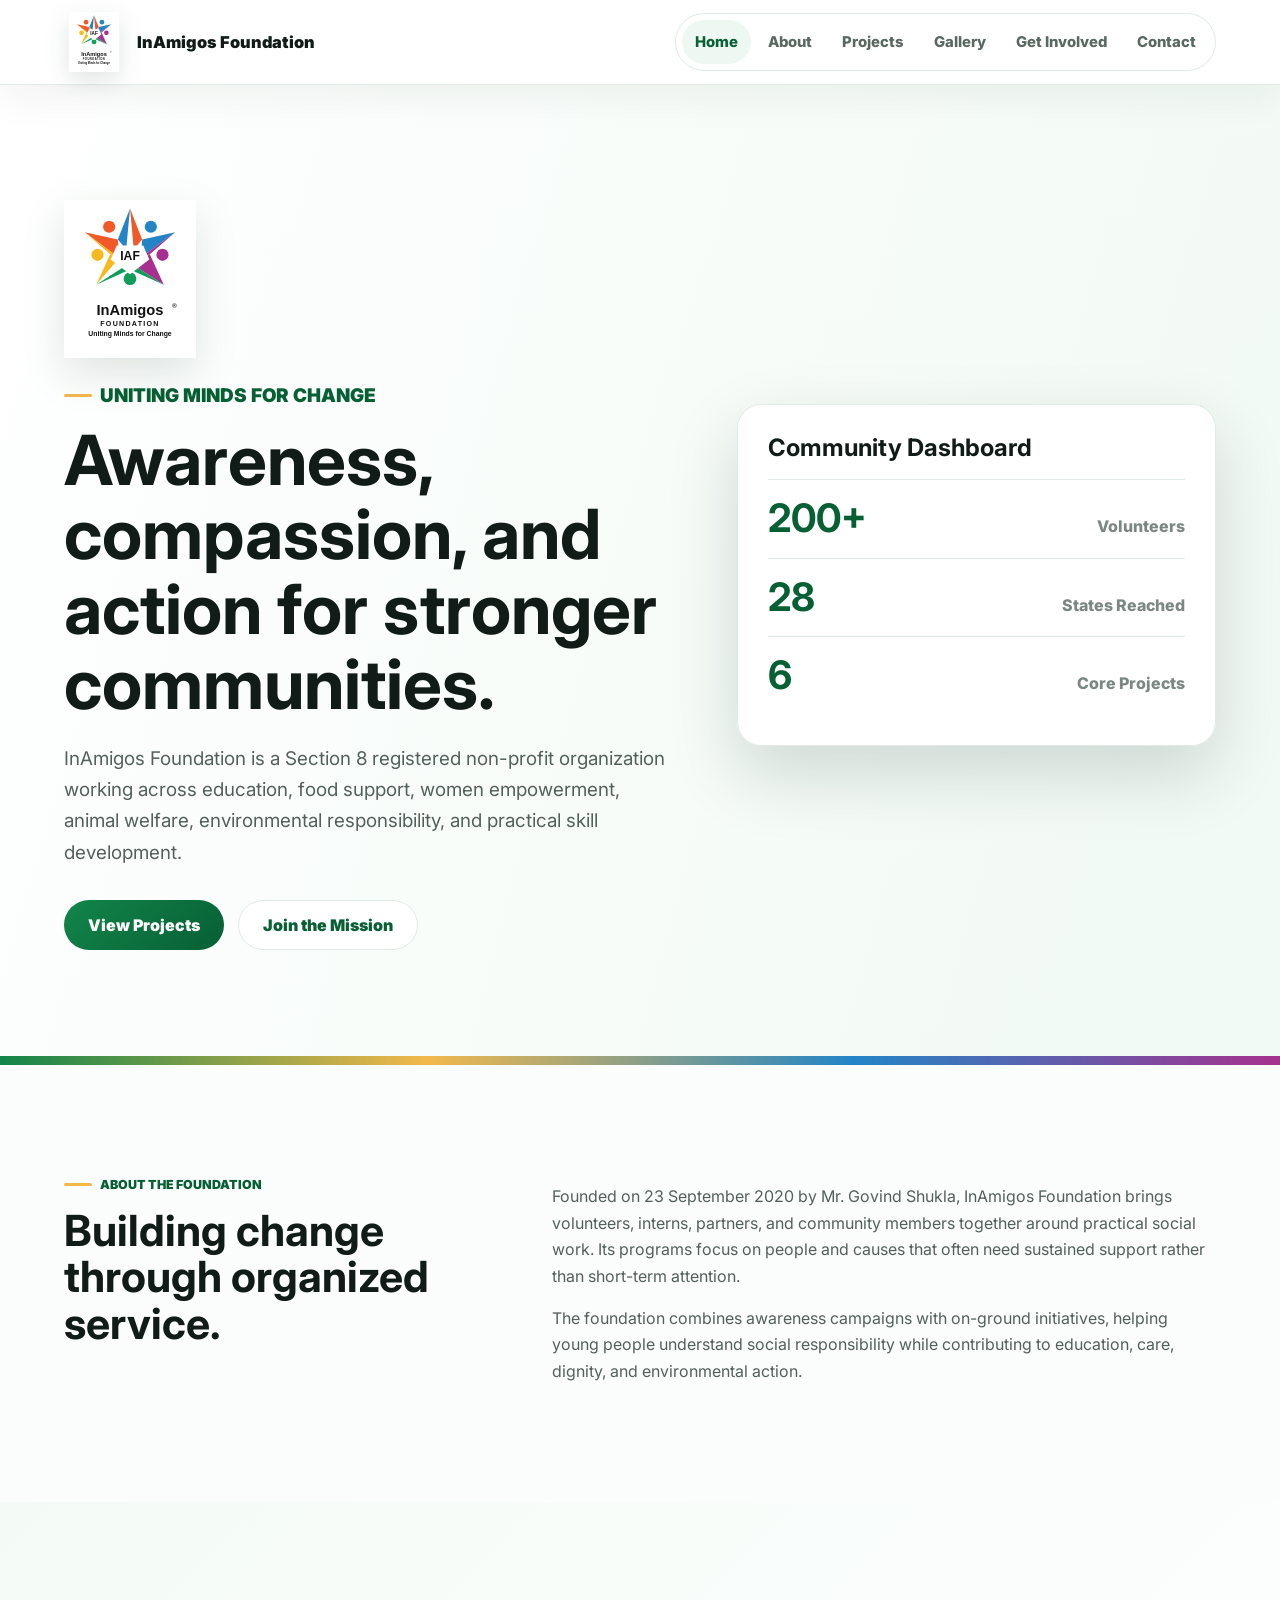
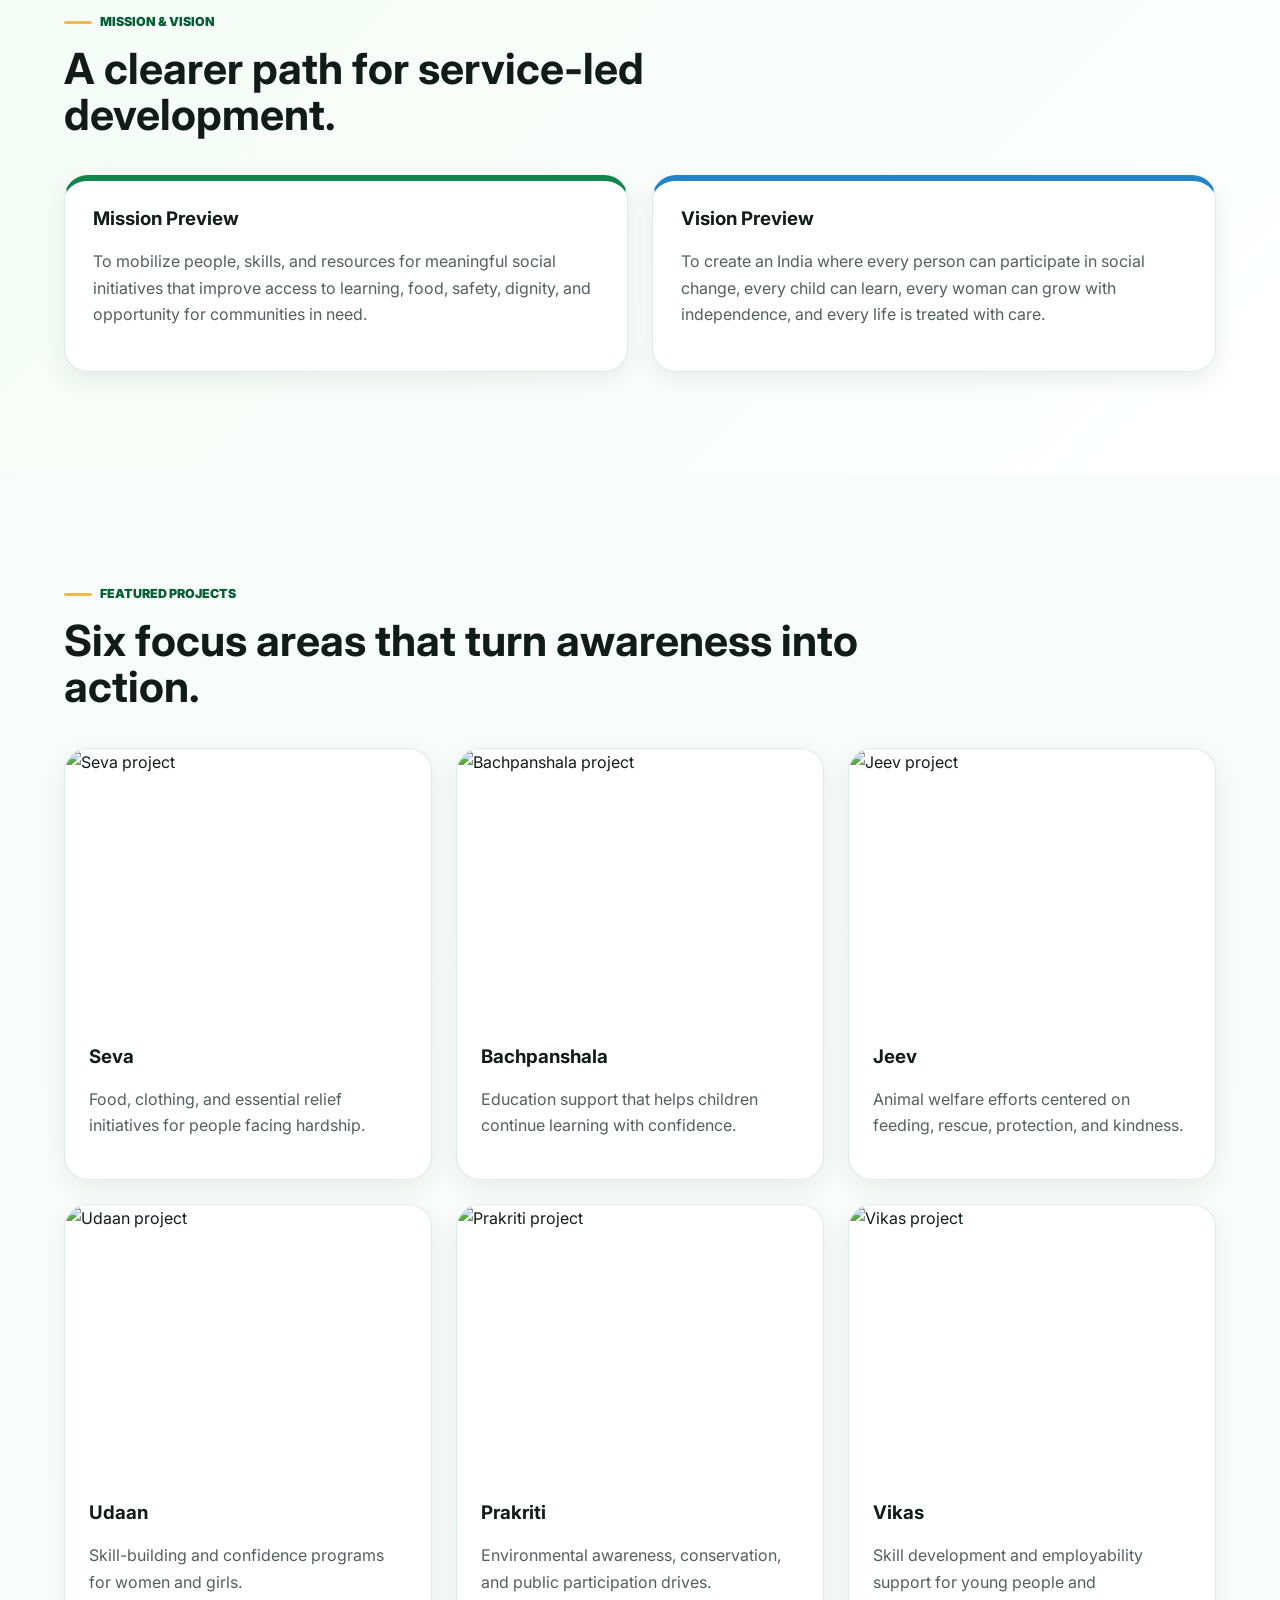
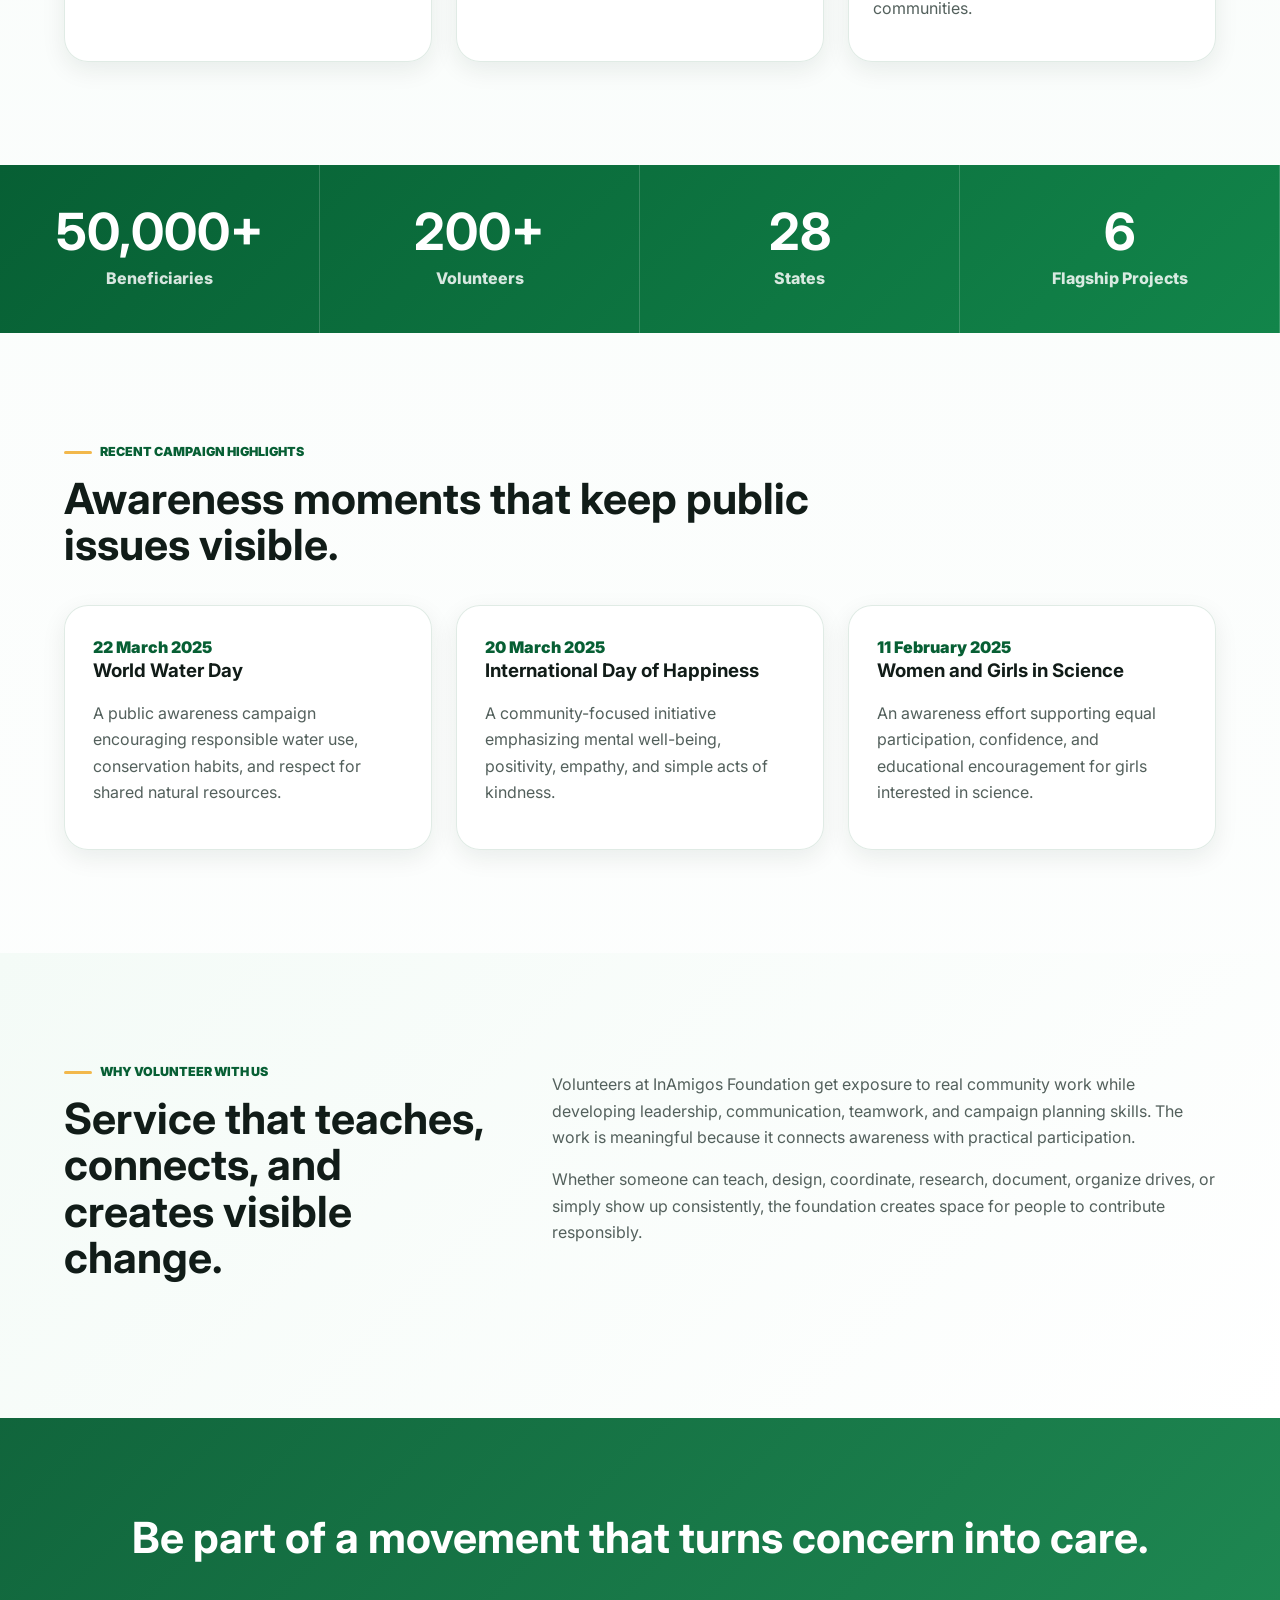
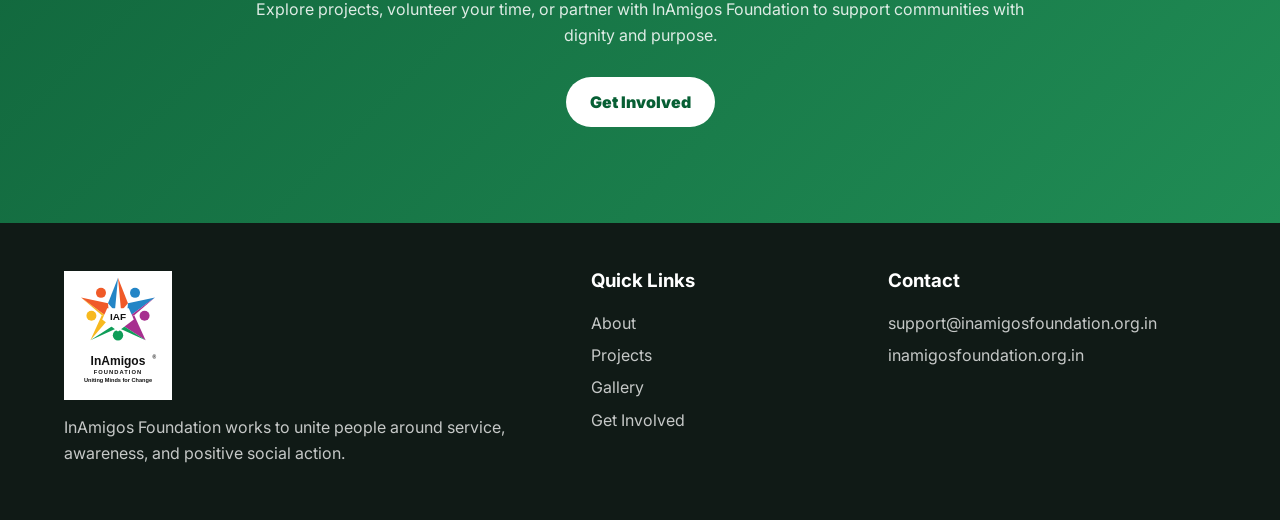
==== index.html @ 5a6ab3d9 "Initial NGO Awareness Website" ====
<!DOCTYPE html>
<html lang="en">
<head><meta charset="UTF-8"><meta name="viewport" content="width=device-width, initial-scale=1.0"><title>InAmigos Foundation | NGO Awareness Dashboard</title><meta name="description" content="Professional NGO awareness dashboard for InAmigos Foundation."><link rel="preconnect" href="https://fonts.googleapis.com"><link rel="preconnect" href="https://fonts.gstatic.com" crossorigin><link href="https://fonts.googleapis.com/css2?family=Inter:wght@400;500;600;700;800;900&display=swap" rel="stylesheet"><link rel="stylesheet" href="css/style.css"></head>
<body>
  <header class="site-header"><a class="brand" href="index.html"><img src="assets/inamigos-logo.svg" alt="InAmigos Foundation logo"><span>InAmigos Foundation</span></a><input class="nav-check" type="checkbox" id="nav-check" aria-label="Toggle navigation"><label class="nav-toggle" for="nav-check"><span></span><span></span><span></span></label><nav class="site-nav"><a class="active" href="index.html">Home</a><a href="about.html">About</a><a href="projects.html">Projects</a><a href="gallery.html">Gallery</a><a href="getinvolved.html">Get Involved</a><a href="contact.html">Contact</a></nav></header>
  <main>
    <section class="hero"><div class="reveal"><img class="hero-logo" src="assets/inamigos-logo.svg" alt="InAmigos Foundation logo"><p class="eyebrow">Uniting Minds for Change</p><h1>Awareness, compassion, and action for stronger communities.</h1><p>InAmigos Foundation is a Section 8 registered non-profit organization working across education, food support, women empowerment, animal welfare, environmental responsibility, and practical skill development.</p><div class="hero-actions"><a class="button primary" href="projects.html">View Projects</a><a class="button secondary" href="getinvolved.html">Join the Mission</a></div></div><div class="hero-panel reveal delay"><h2>Community Dashboard</h2><div class="mini-stat"><strong>200+</strong><span>Volunteers</span></div><div class="mini-stat"><strong>28</strong><span>States Reached</span></div><div class="mini-stat"><strong>6</strong><span>Core Projects</span></div></div></section>
    <section class="section two-column"><div><p class="eyebrow">About the Foundation</p><h2>Building change through organized service.</h2></div><div><p>Founded on 23 September 2020 by Mr. Govind Shukla, InAmigos Foundation brings volunteers, interns, partners, and community members together around practical social work. Its programs focus on people and causes that often need sustained support rather than short-term attention.</p><p>The foundation combines awareness campaigns with on-ground initiatives, helping young people understand social responsibility while contributing to education, care, dignity, and environmental action.</p></div></section>
    <section class="section soft"><div class="section-heading"><p class="eyebrow">Mission & Vision</p><h2>A clearer path for service-led development.</h2></div><div class="grid two"><article class="card green"><h3>Mission Preview</h3><p>To mobilize people, skills, and resources for meaningful social initiatives that improve access to learning, food, safety, dignity, and opportunity for communities in need.</p></article><article class="card blue"><h3>Vision Preview</h3><p>To create an India where every person can participate in social change, every child can learn, every woman can grow with independence, and every life is treated with care.</p></article></div></section>
    <section class="section"><div class="section-heading"><p class="eyebrow">Featured Projects</p><h2>Six focus areas that turn awareness into action.</h2></div><div class="grid three"><article class="card project-card"><img src="https://inamigosfoundation.org.in/public/storage/gallery/1743051485.jpg" alt="Seva project"><div><h3>Seva</h3><p>Food, clothing, and essential relief initiatives for people facing hardship.</p></div></article><article class="card project-card"><img src="https://inamigosfoundation.org.in/public/storage/gallery/1743051449.jpg" alt="Bachpanshala project"><div><h3>Bachpanshala</h3><p>Education support that helps children continue learning with confidence.</p></div></article><article class="card project-card"><img src="https://inamigosfoundation.org.in/public/storage/gallery/1743051382.jpg" alt="Jeev project"><div><h3>Jeev</h3><p>Animal welfare efforts centered on feeding, rescue, protection, and kindness.</p></div></article><article class="card project-card"><img src="https://inamigosfoundation.org.in/public/storage/gallery/1738238744.jpg" alt="Udaan project"><div><h3>Udaan</h3><p>Skill-building and confidence programs for women and girls.</p></div></article><article class="card project-card"><img src="https://inamigosfoundation.org.in/public/storage/gallery/1738054458.jpg" alt="Prakriti project"><div><h3>Prakriti</h3><p>Environmental awareness, conservation, and public participation drives.</p></div></article><article class="card project-card"><img src="https://inamigosfoundation.org.in/public/storage/gallery/1690908403.jpg" alt="Vikas project"><div><h3>Vikas</h3><p>Skill development and employability support for young people and communities.</p></div></article></div></section>
    <section class="impact-strip"><div><strong>50,000+</strong><span>Beneficiaries</span></div><div><strong>200+</strong><span>Volunteers</span></div><div><strong>28</strong><span>States</span></div><div><strong>6</strong><span>Flagship Projects</span></div></section>
    <section class="section"><div class="section-heading"><p class="eyebrow">Recent Campaign Highlights</p><h2>Awareness moments that keep public issues visible.</h2></div><div class="campaign-list"><article><span>22 March 2025</span><h3>World Water Day</h3><p>A public awareness campaign encouraging responsible water use, conservation habits, and respect for shared natural resources.</p></article><article><span>20 March 2025</span><h3>International Day of Happiness</h3><p>A community-focused initiative emphasizing mental well-being, positivity, empathy, and simple acts of kindness.</p></article><article><span>11 February 2025</span><h3>Women and Girls in Science</h3><p>An awareness effort supporting equal participation, confidence, and educational encouragement for girls interested in science.</p></article></div></section>
    <section class="section soft two-column"><div><p class="eyebrow">Why Volunteer With Us</p><h2>Service that teaches, connects, and creates visible change.</h2></div><div><p>Volunteers at InAmigos Foundation get exposure to real community work while developing leadership, communication, teamwork, and campaign planning skills. The work is meaningful because it connects awareness with practical participation.</p><p>Whether someone can teach, design, coordinate, research, document, organize drives, or simply show up consistently, the foundation creates space for people to contribute responsibly.</p></div></section>
    <section class="cta-band"><h2>Be part of a movement that turns concern into care.</h2><p>Explore projects, volunteer your time, or partner with InAmigos Foundation to support communities with dignity and purpose.</p><a class="button light" href="getinvolved.html">Get Involved</a></section>
  </main>
  <footer class="footer"><div><img src="assets/inamigos-logo.svg" alt="InAmigos Foundation logo"><p>InAmigos Foundation works to unite people around service, awareness, and positive social action.</p></div><div><h3>Quick Links</h3><a href="about.html">About</a><a href="projects.html">Projects</a><a href="gallery.html">Gallery</a><a href="getinvolved.html">Get Involved</a></div><div><h3>Contact</h3><p>support@inamigosfoundation.org.in</p><a href="https://inamigosfoundation.org.in/">inamigosfoundation.org.in</a></div></footer>
</body>
</html>
---- css/style.css ----
:root {
  --green: #12854a;
  --green-dark: #075f34;
  --green-soft: #edf8f2;
  --mint: #f7fcf9;
  --gold: #f2b84b;
  --ink: #111c18;
  --text: #53605c;
  --muted: #7b8783;
  --line: #dfeae4;
  --white: #ffffff;
  --shadow-sm: 0 8px 24px rgba(8, 40, 24, 0.08);
  --shadow-md: 0 18px 50px rgba(8, 40, 24, 0.12);
  --shadow-lg: 0 28px 70px rgba(8, 40, 24, 0.16);
}

* {
  box-sizing: border-box;
}

html {
  scroll-behavior: smooth;
}

body {
  margin: 0;
  color: var(--ink);
  font-family: "Inter", Arial, sans-serif;
  line-height: 1.65;
  background:
    linear-gradient(180deg, #ffffff 0%, #f8fcfa 42%, #ffffff 100%);
}

img {
  display: block;
  max-width: 100%;
}

a {
  color: inherit;
  text-decoration: none;
}

p {
  color: var(--text);
}

h1,
h2,
h3 {
  margin-top: 0;
  line-height: 1.08;
  letter-spacing: 0;
}

.site-header {
  position: sticky;
  top: 0;
  z-index: 10;
  display: flex;
  align-items: center;
  justify-content: space-between;
  gap: 24px;
  min-height: 84px;
  padding: 12px clamp(18px, 5vw, 76px);
  background: rgba(255, 255, 255, 0.92);
  border-bottom: 1px solid rgba(223, 234, 228, 0.9);
  box-shadow: 0 12px 40px rgba(8, 40, 24, 0.06);
  backdrop-filter: blur(18px);
}

.brand {
  display: flex;
  align-items: center;
  gap: 13px;
  color: var(--ink);
  font-weight: 900;
}

.brand img {
  width: 60px;
  height: 60px;
  filter: drop-shadow(0 8px 12px rgba(8, 40, 24, 0.12));
}

.brand span {
  font-size: 1.02rem;
}

.site-nav {
  display: flex;
  align-items: center;
  gap: 4px;
  padding: 6px;
  border: 1px solid var(--line);
  border-radius: 999px;
  background: rgba(255, 255, 255, 0.8);
  color: #5a6862;
  font-size: 0.93rem;
  font-weight: 800;
}

.site-nav a {
  padding: 10px 13px;
  border-radius: 999px;
  transition: color 180ms ease, background 180ms ease, transform 180ms ease;
}

.site-nav a:hover,
.site-nav .active {
  color: var(--green-dark);
  background: var(--green-soft);
}

.site-nav a:hover {
  transform: translateY(-1px);
}

.nav-check,
.nav-toggle {
  display: none;
}

.hero {
  position: relative;
  min-height: 82vh;
  display: grid;
  grid-template-columns: minmax(0, 1.12fr) minmax(320px, 0.88fr);
  gap: clamp(32px, 5vw, 76px);
  align-items: center;
  padding: clamp(68px, 9vw, 128px) clamp(18px, 5vw, 88px);
  overflow: hidden;
  background:
    linear-gradient(105deg, rgba(255, 255, 255, 0.97) 0%, rgba(247, 252, 249, 0.93) 46%, rgba(237, 248, 242, 0.74) 100%),
    url("https://inamigosfoundation.org.in/public/storage/gallery/1743051466.jpg") center / cover;
}

.hero::after,
.page-hero::after {
  content: "";
  position: absolute;
  inset: auto 0 0 0;
  height: 9px;
  background: linear-gradient(90deg, var(--green), var(--gold), #2385c6, #a6318e);
}

.hero > *,
.page-hero > * {
  position: relative;
  z-index: 1;
}

.hero-logo {
  width: 132px;
  margin-bottom: 20px;
  filter: drop-shadow(0 16px 20px rgba(8, 40, 24, 0.12));
}

.eyebrow {
  display: inline-flex;
  align-items: center;
  gap: 8px;
  margin: 0 0 12px;
  color: var(--green-dark);
  font-size: 0.78rem;
  font-weight: 900;
  text-transform: uppercase;
}

.eyebrow::before {
  content: "";
  width: 28px;
  height: 3px;
  border-radius: 999px;
  background: var(--gold);
}

.hero h1,
.page-hero h1 {
  max-width: 940px;
  margin-bottom: 22px;
  font-size: clamp(2.5rem, 5.4vw, 5.2rem);
}

.hero p,
.page-hero p {
  max-width: 760px;
  font-size: clamp(1rem, 1.9vw, 1.18rem);
}

.hero-actions {
  display: flex;
  flex-wrap: wrap;
  gap: 14px;
  margin-top: 32px;
}

.button {
  display: inline-flex;
  align-items: center;
  justify-content: center;
  min-height: 50px;
  border: 0;
  border-radius: 999px;
  padding: 0 24px;
  font: inherit;
  font-weight: 900;
  cursor: pointer;
  transition: transform 180ms ease, box-shadow 180ms ease, background 180ms ease;
}

.button:hover {
  transform: translateY(-2px);
  box-shadow: var(--shadow-md);
}

.primary {
  color: var(--white);
  background: linear-gradient(135deg, var(--green), var(--green-dark));
}

.secondary {
  color: var(--green-dark);
  background: var(--white);
  border: 1px solid var(--line);
}

.light {
  color: var(--green-dark);
  background: var(--white);
}

.hero-panel,
.card,
.campaign-list article,
.values-grid div,
.cta-card,
.contact-card,
.contact-form {
  border: 1px solid rgba(223, 234, 228, 0.95);
  border-radius: 24px;
  background: rgba(255, 255, 255, 0.96);
  box-shadow: var(--shadow-sm);
}

.hero-panel {
  padding: 30px;
  box-shadow: var(--shadow-lg);
}

.hero-panel h2 {
  margin-bottom: 18px;
}

.mini-stat {
  display: flex;
  align-items: baseline;
  justify-content: space-between;
  gap: 16px;
  padding: 18px 0;
  border-top: 1px solid var(--line);
}

.mini-stat strong {
  color: var(--green-dark);
  font-size: 2.45rem;
  line-height: 1;
}

.mini-stat span {
  color: var(--muted);
  font-weight: 800;
}

.section,
.page-hero {
  position: relative;
  padding: clamp(64px, 8vw, 104px) clamp(18px, 5vw, 88px);
}

.page-hero {
  overflow: hidden;
  background:
    linear-gradient(135deg, rgba(237, 248, 242, 0.96), rgba(255, 255, 255, 0.98) 76%),
    linear-gradient(90deg, rgba(18, 133, 74, 0.08), transparent);
}

.section-heading {
  max-width: 820px;
  margin-bottom: 38px;
}

.section-heading h2,
.two-column h2,
.cta-band h2 {
  font-size: clamp(1.9rem, 3.35vw, 3.2rem);
}

.two-column {
  display: grid;
  grid-template-columns: minmax(250px, 0.78fr) minmax(0, 1.22fr);
  gap: clamp(30px, 5vw, 76px);
  align-items: start;
}

.soft {
  background:
    linear-gradient(135deg, #f4fbf7, #ffffff);
}

.grid {
  display: grid;
  gap: 24px;
}

.two {
  grid-template-columns: repeat(2, minmax(0, 1fr));
}

.three {
  grid-template-columns: repeat(3, minmax(0, 1fr));
}

.four {
  grid-template-columns: repeat(4, minmax(0, 1fr));
}

.card,
.campaign-list article,
.values-grid div,
.cta-card,
.contact-card,
.contact-form {
  padding: 28px;
}

.card,
.cta-card,
.campaign-list article,
.values-grid div {
  transition: transform 220ms ease, box-shadow 220ms ease, border-color 220ms ease;
}

.card:hover,
.cta-card:hover,
.campaign-list article:hover,
.values-grid div:hover {
  transform: translateY(-5px);
  border-color: rgba(18, 133, 74, 0.25);
  box-shadow: var(--shadow-md);
}

.card.green {
  border-top: 6px solid var(--green);
}

.card.blue {
  border-top: 6px solid #2385c6;
}

.project-card {
  overflow: hidden;
  padding: 0;
}

.project-card img {
  width: 100%;
  aspect-ratio: 4 / 3;
  object-fit: cover;
}

.project-card div {
  padding: 24px;
}

.impact-strip {
  display: grid;
  grid-template-columns: repeat(4, minmax(0, 1fr));
  background: linear-gradient(135deg, var(--green-dark), var(--green));
  color: var(--white);
}

.impact-strip div {
  min-height: 168px;
  display: grid;
  place-items: center;
  align-content: center;
  gap: 8px;
  padding: 24px;
  text-align: center;
  border-right: 1px solid rgba(255, 255, 255, 0.18);
}

.impact-strip strong {
  font-size: clamp(2.15rem, 4vw, 3.85rem);
  line-height: 1;
}

.impact-strip span {
  color: rgba(255, 255, 255, 0.84);
  font-weight: 800;
}

.campaign-list {
  display: grid;
  grid-template-columns: repeat(3, minmax(0, 1fr));
  gap: 24px;
}

.campaign-list span,
.article-links a {
  color: var(--green-dark);
  font-weight: 900;
}

.article-links a {
  display: inline-flex;
  margin-top: 10px;
  padding-bottom: 3px;
  border-bottom: 2px solid var(--gold);
}

.cta-band {
  padding: clamp(58px, 8vw, 96px) clamp(18px, 5vw, 88px);
  color: var(--white);
  background:
    linear-gradient(135deg, rgba(7, 95, 52, 0.96), rgba(18, 133, 74, 0.94)),
    url("https://inamigosfoundation.org.in/public/storage/gallery/1738238725.jpg") center / cover;
  text-align: center;
}

.cta-band p {
  max-width: 780px;
  margin: 0 auto 28px;
  color: rgba(255, 255, 255, 0.86);
}

.project-detail {
  display: grid;
  grid-template-columns: minmax(320px, 0.92fr) minmax(0, 1.08fr);
  gap: clamp(30px, 5vw, 66px);
  align-items: center;
  padding: clamp(56px, 8vw, 92px) clamp(18px, 5vw, 88px);
  border-bottom: 1px solid var(--line);
}

.project-detail:nth-of-type(even) {
  background: var(--mint);
}

.project-detail.reverse img {
  order: 2;
}

.project-detail img {
  width: 100%;
  aspect-ratio: 5 / 4;
  object-fit: cover;
  border-radius: 28px;
  box-shadow: var(--shadow-md);
}

.project-detail h3 {
  margin-bottom: 6px;
  color: var(--green-dark);
  font-size: 1rem;
}

.founder-profile {
  display: grid;
  grid-template-columns: minmax(240px, 0.5fr) minmax(0, 1fr);
  gap: clamp(28px, 5vw, 58px);
  align-items: center;
  padding: 30px;
  border: 1px solid var(--line);
  border-radius: 30px;
  background: var(--white);
  box-shadow: var(--shadow-md);
}

.founder-profile img {
  width: 100%;
  aspect-ratio: 1 / 1;
  object-fit: cover;
  border-radius: 24px;
}

.gallery-grid {
  display: grid;
  grid-template-columns: repeat(3, minmax(0, 1fr));
  gap: 22px;
}

.gallery-grid figure {
  position: relative;
  overflow: hidden;
  margin: 0;
  border-radius: 24px;
  background: var(--white);
  box-shadow: var(--shadow-sm);
}

.gallery-grid img {
  width: 100%;
  aspect-ratio: 4 / 3;
  object-fit: cover;
  transition: transform 420ms ease, filter 420ms ease;
}

.gallery-grid figcaption {
  position: absolute;
  inset: auto 16px 16px 16px;
  padding: 12px 14px;
  border-radius: 16px;
  color: var(--white);
  background: rgba(17, 24, 39, 0.78);
  font-weight: 900;
  transform: translateY(12px);
  opacity: 0;
  transition: opacity 260ms ease, transform 260ms ease;
}

.gallery-grid figure:hover img {
  transform: scale(1.06);
  filter: saturate(1.1) contrast(1.02);
}

.gallery-grid figure:hover figcaption {
  opacity: 1;
  transform: translateY(0);
}

.cta-grid {
  display: grid;
  grid-template-columns: repeat(2, minmax(0, 1fr));
  gap: 24px;
}

.cta-card {
  border-top: 6px solid var(--green);
}

.contact-layout {
  display: grid;
  grid-template-columns: minmax(280px, 0.78fr) minmax(0, 1.22fr);
  gap: 28px;
}

.social-links {
  display: flex;
  flex-wrap: wrap;
  gap: 10px;
}

.social-links a {
  padding: 9px 13px;
  border-radius: 999px;
  color: var(--green-dark);
  background: var(--green-soft);
  font-weight: 900;
}

.contact-form {
  display: grid;
  gap: 12px;
}

.contact-form label {
  font-weight: 900;
}

.contact-form input,
.contact-form select,
.contact-form textarea {
  width: 100%;
  border: 1px solid var(--line);
  border-radius: 14px;
  padding: 13px 14px;
  font: inherit;
  background: #fbfefc;
}

.footer {
  display: grid;
  grid-template-columns: 1.5fr 0.8fr 1fr;
  gap: 34px;
  padding: 48px clamp(18px, 5vw, 88px);
  color: var(--white);
  background: #101a16;
}

.footer img {
  width: 108px;
  margin-bottom: 14px;
}

.footer p,
.footer a {
  display: block;
  margin: 6px 0;
  color: rgba(255, 255, 255, 0.76);
}

.footer a:hover {
  color: var(--white);
}

.reveal {
  animation: fadeUp 700ms ease both;
}

.delay {
  animation-delay: 180ms;
}

@keyframes fadeUp {
  from {
    opacity: 0;
    transform: translateY(18px);
  }
  to {
    opacity: 1;
    transform: translateY(0);
  }
}

@media (max-width: 980px) {
  .nav-toggle {
    display: grid;
    gap: 5px;
    width: 44px;
    height: 44px;
    place-content: center;
    border: 1px solid var(--line);
    border-radius: 12px;
    cursor: pointer;
  }

  .nav-toggle span {
    display: block;
    width: 22px;
    height: 2px;
    background: var(--ink);
  }

  .site-nav {
    position: absolute;
    inset: 88px 18px auto 18px;
    display: none;
    flex-direction: column;
    align-items: stretch;
    padding: 16px;
    border-radius: 22px;
    background: var(--white);
    box-shadow: var(--shadow-md);
  }

  .nav-check:checked ~ .site-nav {
    display: flex;
  }

  .hero,
  .two-column,
  .project-detail,
  .contact-layout,
  .footer,
  .founder-profile {
    grid-template-columns: 1fr;
  }

  .project-detail.reverse img {
    order: 0;
  }

  .four,
  .three,
  .gallery-grid {
    grid-template-columns: repeat(2, minmax(0, 1fr));
  }
}

@media (max-width: 640px) {
  .brand span {
    max-width: 145px;
    line-height: 1.15;
  }

  .hero-actions,
  .button {
    width: 100%;
  }

  .two,
  .three,
  .four,
  .impact-strip,
  .gallery-grid,
  .cta-grid,
  .campaign-list {
    grid-template-columns: 1fr;
  }

  .site-header {
    padding-inline: 14px;
  }

  .founder-profile {
    padding: 18px;
  }
}

/* ===========================
   PROJECT PAGE IMPROVEMENTS
=========================== */

.project-detail blockquote{
    margin:18px 0 22px;
    padding:12px 18px;
    border-left:5px solid #0B6E4F;
    background:#f5fbf8;
    color:#444;
    font-style:italic;
    border-radius:8px;
    line-height:1.7;
}

.project-detail img{
    border-radius:18px;
    object-fit:cover;
    transition:.4s ease;
    box-shadow:0 12px 30px rgba(0,0,0,.12);
}

.project-detail img:hover{
    transform:scale(1.03);
    box-shadow:0 20px 45px rgba(0,0,0,.18);
}

.project-detail h3{
    color:#0B6E4F;
    margin-top:18px;
}

.article-links .card a{
    font-weight:600;
}
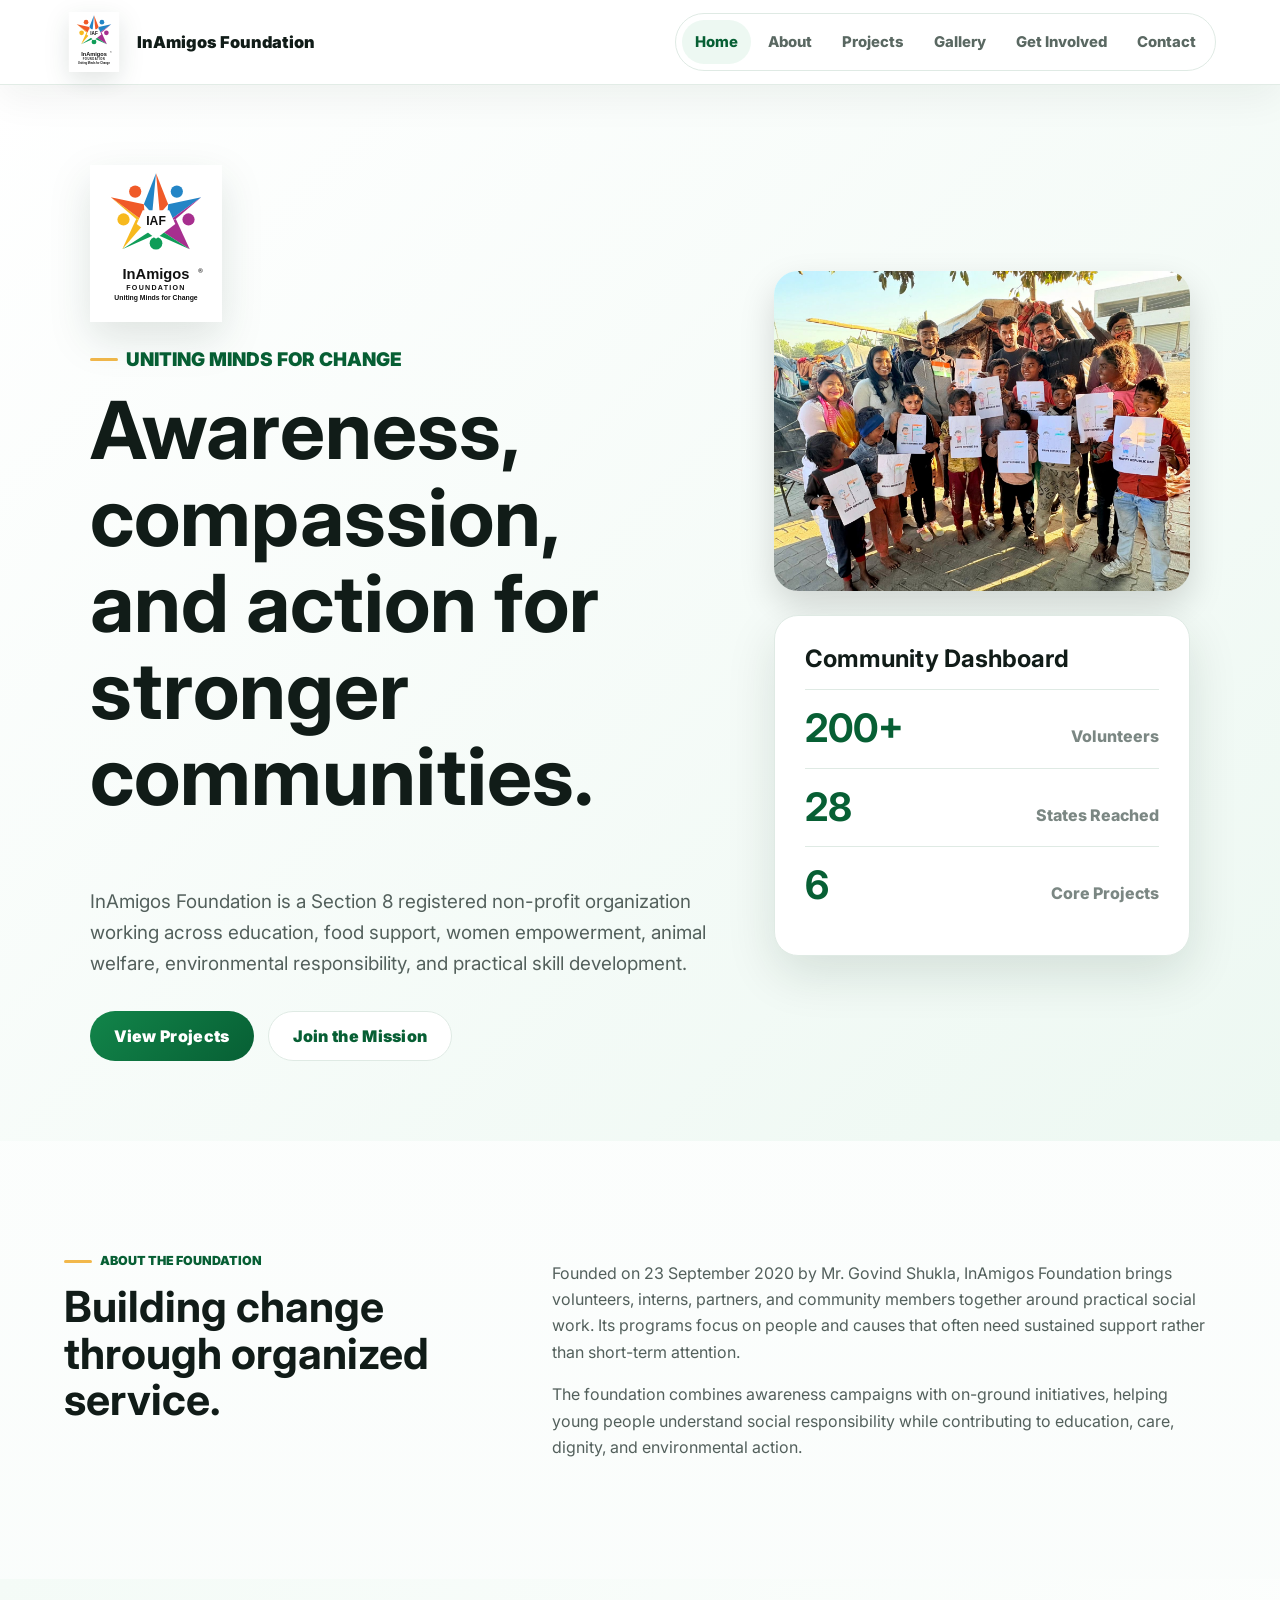
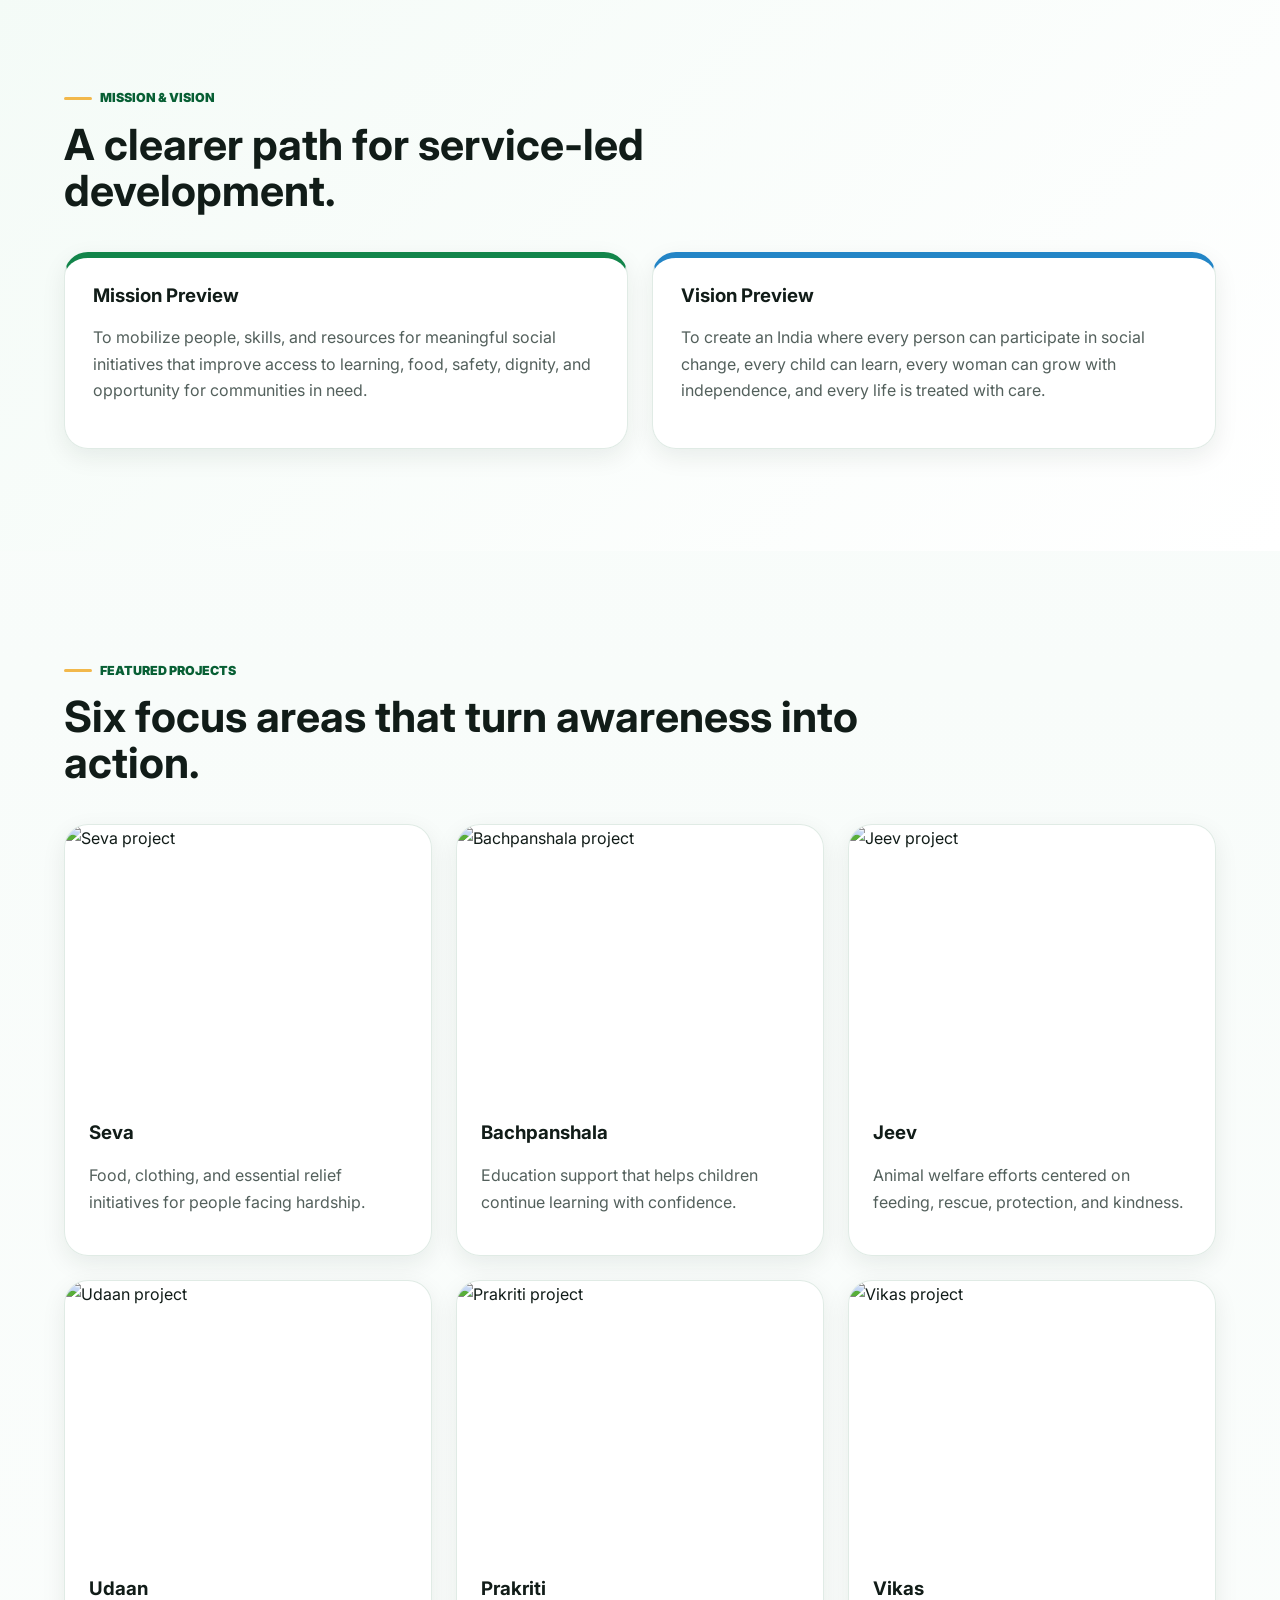
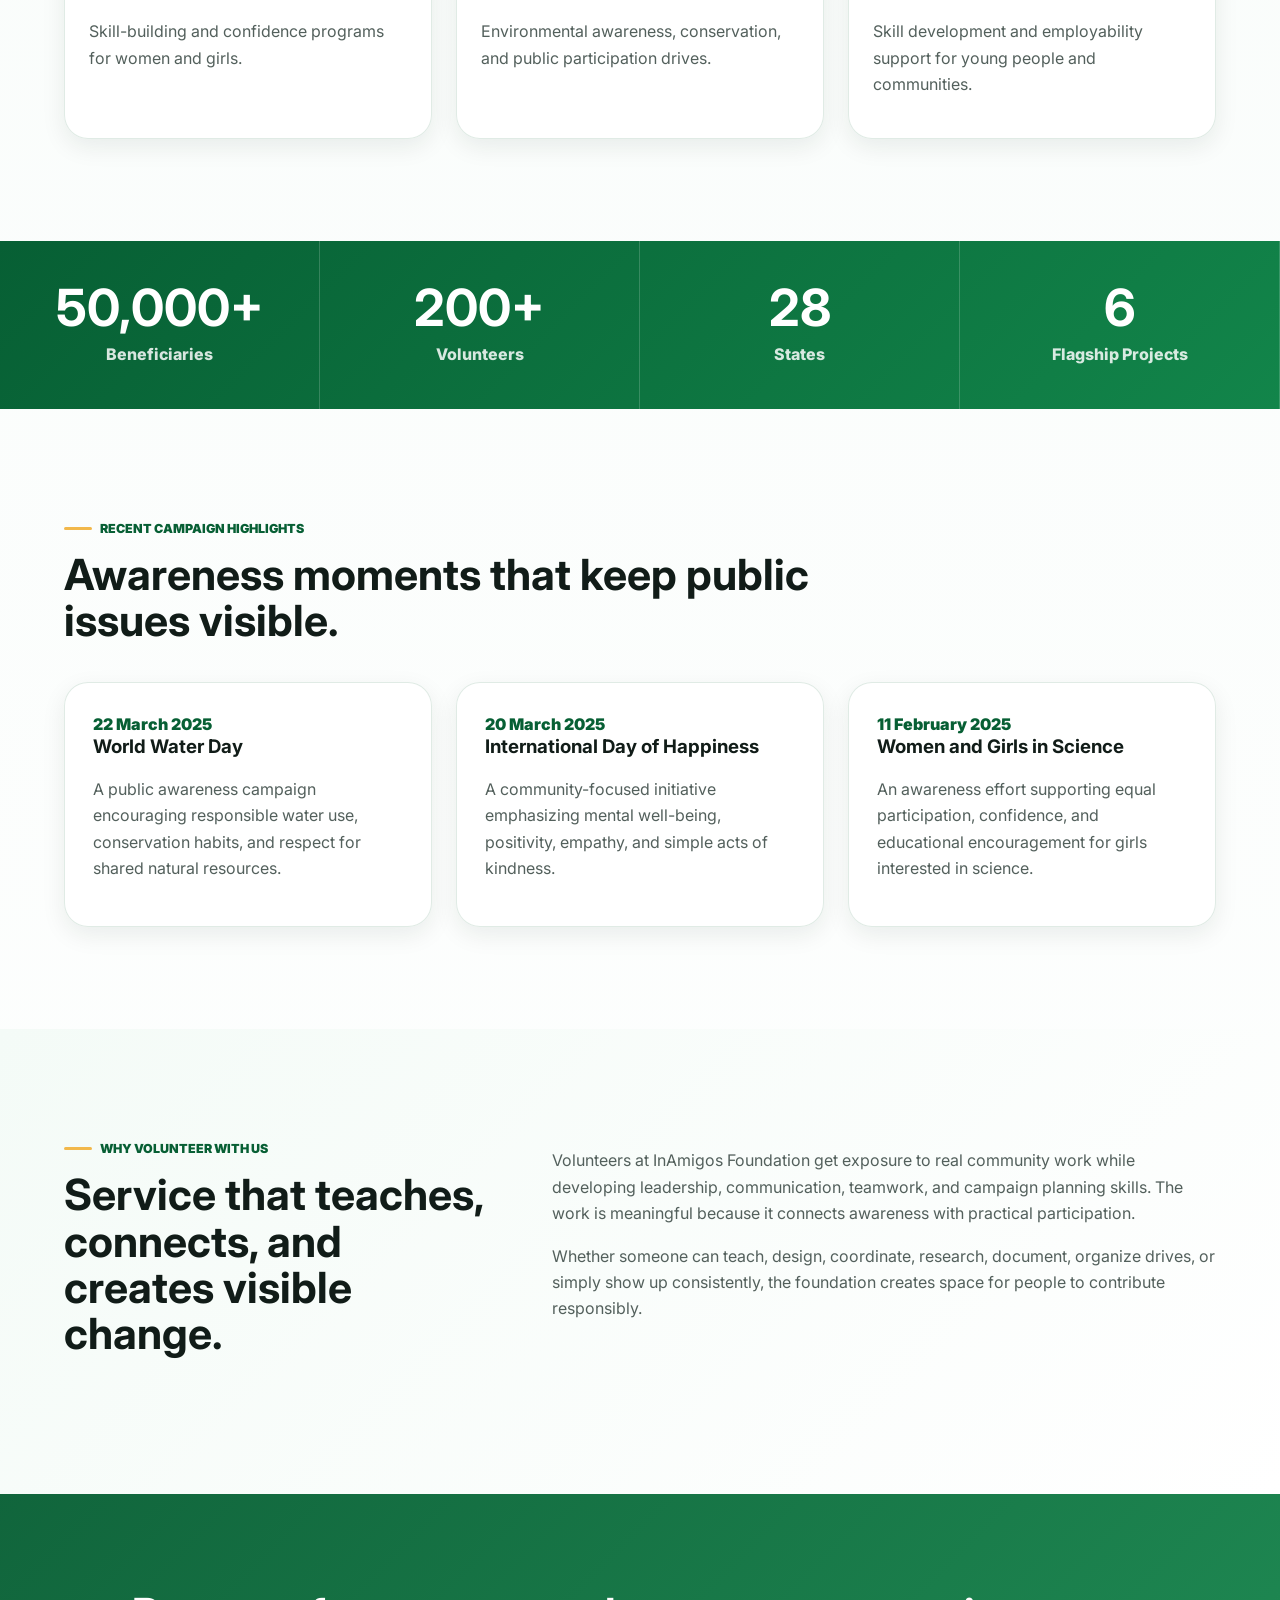
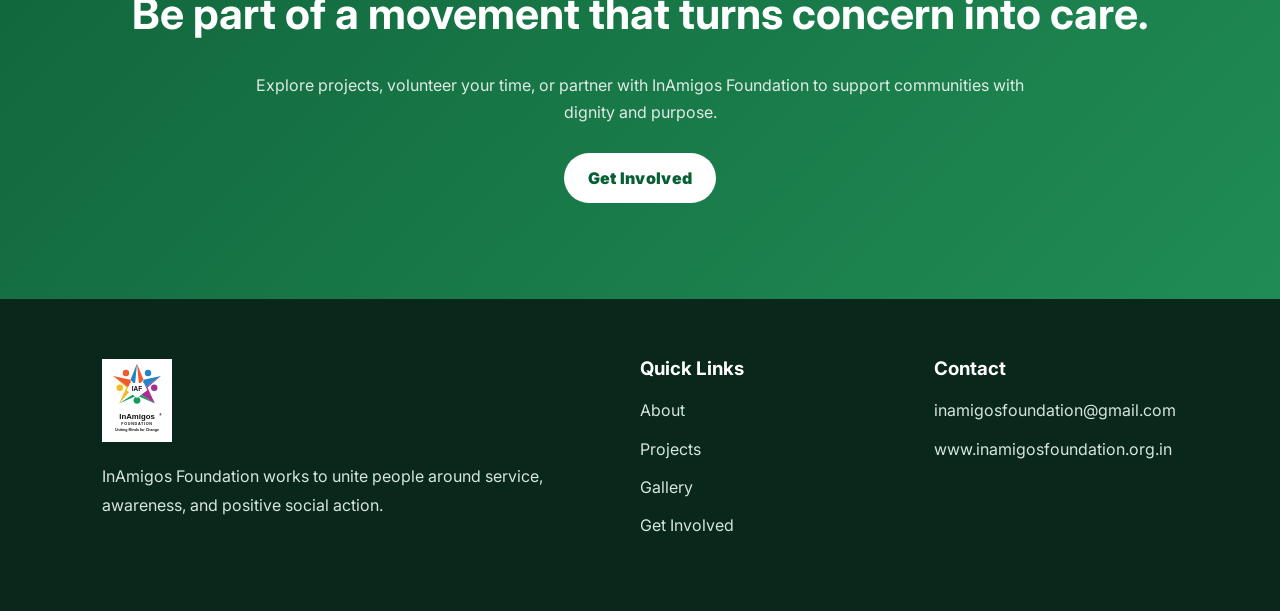
==== commit f9689e21: "Updated gallery and responsive design" ====
--- a/index.html
+++ b/index.html
@@ -4,7 +4,54 @@
 <body>
   <header class="site-header"><a class="brand" href="index.html"><img src="assets/inamigos-logo.svg" alt="InAmigos Foundation logo"><span>InAmigos Foundation</span></a><input class="nav-check" type="checkbox" id="nav-check" aria-label="Toggle navigation"><label class="nav-toggle" for="nav-check"><span></span><span></span><span></span></label><nav class="site-nav"><a class="active" href="index.html">Home</a><a href="about.html">About</a><a href="projects.html">Projects</a><a href="gallery.html">Gallery</a><a href="getinvolved.html">Get Involved</a><a href="contact.html">Contact</a></nav></header>
   <main>
-    <section class="hero"><div class="reveal"><img class="hero-logo" src="assets/inamigos-logo.svg" alt="InAmigos Foundation logo"><p class="eyebrow">Uniting Minds for Change</p><h1>Awareness, compassion, and action for stronger communities.</h1><p>InAmigos Foundation is a Section 8 registered non-profit organization working across education, food support, women empowerment, animal welfare, environmental responsibility, and practical skill development.</p><div class="hero-actions"><a class="button primary" href="projects.html">View Projects</a><a class="button secondary" href="getinvolved.html">Join the Mission</a></div></div><div class="hero-panel reveal delay"><h2>Community Dashboard</h2><div class="mini-stat"><strong>200+</strong><span>Volunteers</span></div><div class="mini-stat"><strong>28</strong><span>States Reached</span></div><div class="mini-stat"><strong>6</strong><span>Core Projects</span></div></div></section>
+    <section class="hero">
+
+<div class="reveal">
+    <img class="hero-logo" src="assets/inamigos-logo.svg" alt="InAmigos Foundation logo">
+
+    <p class="eyebrow">Uniting Minds for Change</p>
+
+    <h1>
+        Awareness, compassion, and action for stronger communities.
+    </h1>
+
+    <p>
+        InAmigos Foundation is a Section 8 registered non-profit organization working across education,
+        food support, women empowerment, animal welfare, environmental responsibility,
+        and practical skill development.
+    </p>
+
+    <div class="hero-actions">
+        <a class="button primary" href="projects.html">View Projects</a>
+        <a class="button secondary" href="getinvolved.html">Join the Mission</a>
+    </div>
+</div>
+
+<div class="hero-right reveal delay">
+
+    <img src="assets/images/udaan.jpg" class="hero-image" alt="InAmigos Volunteers">
+
+    <div class="hero-panel">
+        <h2>Community Dashboard</h2>
+
+        <div class="mini-stat">
+            <strong>200+</strong>
+            <span>Volunteers</span>
+        </div>
+
+        <div class="mini-stat">
+            <strong>28</strong>
+            <span>States Reached</span>
+        </div>
+
+        <div class="mini-stat">
+            <strong>6</strong>
+            <span>Core Projects</span>
+        </div>
+    </div>
+
+</div>
+</section>
     <section class="section two-column"><div><p class="eyebrow">About the Foundation</p><h2>Building change through organized service.</h2></div><div><p>Founded on 23 September 2020 by Mr. Govind Shukla, InAmigos Foundation brings volunteers, interns, partners, and community members together around practical social work. Its programs focus on people and causes that often need sustained support rather than short-term attention.</p><p>The foundation combines awareness campaigns with on-ground initiatives, helping young people understand social responsibility while contributing to education, care, dignity, and environmental action.</p></div></section>
     <section class="section soft"><div class="section-heading"><p class="eyebrow">Mission & Vision</p><h2>A clearer path for service-led development.</h2></div><div class="grid two"><article class="card green"><h3>Mission Preview</h3><p>To mobilize people, skills, and resources for meaningful social initiatives that improve access to learning, food, safety, dignity, and opportunity for communities in need.</p></article><article class="card blue"><h3>Vision Preview</h3><p>To create an India where every person can participate in social change, every child can learn, every woman can grow with independence, and every life is treated with care.</p></article></div></section>
     <section class="section"><div class="section-heading"><p class="eyebrow">Featured Projects</p><h2>Six focus areas that turn awareness into action.</h2></div><div class="grid three"><article class="card project-card"><img src="https://inamigosfoundation.org.in/public/storage/gallery/1743051485.jpg" alt="Seva project"><div><h3>Seva</h3><p>Food, clothing, and essential relief initiatives for people facing hardship.</p></div></article><article class="card project-card"><img src="https://inamigosfoundation.org.in/public/storage/gallery/1743051449.jpg" alt="Bachpanshala project"><div><h3>Bachpanshala</h3><p>Education support that helps children continue learning with confidence.</p></div></article><article class="card project-card"><img src="https://inamigosfoundation.org.in/public/storage/gallery/1743051382.jpg" alt="Jeev project"><div><h3>Jeev</h3><p>Animal welfare efforts centered on feeding, rescue, protection, and kindness.</p></div></article><article class="card project-card"><img src="https://inamigosfoundation.org.in/public/storage/gallery/1738238744.jpg" alt="Udaan project"><div><h3>Udaan</h3><p>Skill-building and confidence programs for women and girls.</p></div></article><article class="card project-card"><img src="https://inamigosfoundation.org.in/public/storage/gallery/1738054458.jpg" alt="Prakriti project"><div><h3>Prakriti</h3><p>Environmental awareness, conservation, and public participation drives.</p></div></article><article class="card project-card"><img src="https://inamigosfoundation.org.in/public/storage/gallery/1690908403.jpg" alt="Vikas project"><div><h3>Vikas</h3><p>Skill development and employability support for young people and communities.</p></div></article></div></section>
@@ -13,6 +60,20 @@
     <section class="section soft two-column"><div><p class="eyebrow">Why Volunteer With Us</p><h2>Service that teaches, connects, and creates visible change.</h2></div><div><p>Volunteers at InAmigos Foundation get exposure to real community work while developing leadership, communication, teamwork, and campaign planning skills. The work is meaningful because it connects awareness with practical participation.</p><p>Whether someone can teach, design, coordinate, research, document, organize drives, or simply show up consistently, the foundation creates space for people to contribute responsibly.</p></div></section>
     <section class="cta-band"><h2>Be part of a movement that turns concern into care.</h2><p>Explore projects, volunteer your time, or partner with InAmigos Foundation to support communities with dignity and purpose.</p><a class="button light" href="getinvolved.html">Get Involved</a></section>
   </main>
-  <footer class="footer"><div><img src="assets/inamigos-logo.svg" alt="InAmigos Foundation logo"><p>InAmigos Foundation works to unite people around service, awareness, and positive social action.</p></div><div><h3>Quick Links</h3><a href="about.html">About</a><a href="projects.html">Projects</a><a href="gallery.html">Gallery</a><a href="getinvolved.html">Get Involved</a></div><div><h3>Contact</h3><p>support@inamigosfoundation.org.in</p><a href="https://inamigosfoundation.org.in/">inamigosfoundation.org.in</a></div></footer>
-</body>
+  <footer class="footer"><div><img src="assets/inamigos-logo.svg" alt="InAmigos Foundation logo"><p>InAmigos Foundation works to unite people around service, awareness, and positive social action.</p></div><div><h3>Quick Links</h3><a href="about.html">About</a><a href="projects.html">Projects</a><a href="gallery.html">Gallery</a><a href="getinvolved.html">Get Involved</a></div>
+<div>
+    <h3>Contact</h3>
+
+    <a href="mailto:inamigosfoundation@gmail.com">
+        inamigosfoundation@gmail.com
+    </a>
+
+    <a href="https://inamigosfoundation.org.in"
+       target="_blank"
+       rel="noopener noreferrer">
+        www.inamigosfoundation.org.in
+    </a>
+</div>
+</footer>
+  </body>
 </html>
--- a/css/style.css
+++ b/css/style.css
@@ -121,27 +121,22 @@
   display: none;
 }
 
-.hero {
-  position: relative;
-  min-height: 82vh;
-  display: grid;
-  grid-template-columns: minmax(0, 1.12fr) minmax(320px, 0.88fr);
-  gap: clamp(32px, 5vw, 76px);
-  align-items: center;
-  padding: clamp(68px, 9vw, 128px) clamp(18px, 5vw, 88px);
-  overflow: hidden;
-  background:
-    linear-gradient(105deg, rgba(255, 255, 255, 0.97) 0%, rgba(247, 252, 249, 0.93) 46%, rgba(237, 248, 242, 0.74) 100%),
-    url("https://inamigosfoundation.org.in/public/storage/gallery/1743051466.jpg") center / cover;
-}
-
-.hero::after,
-.page-hero::after {
-  content: "";
-  position: absolute;
-  inset: auto 0 0 0;
-  height: 9px;
-  background: linear-gradient(90deg, var(--green), var(--gold), #2385c6, #a6318e);
+.hero{
+    display:grid;
+    grid-template-columns:1.2fr .8fr;
+    align-items:center;
+    gap:60px;
+    min-height:90vh;
+    padding:80px 7%;
+    background:linear-gradient(135deg,#ffffff,#edf8f2);
+}
+
+.page-hero::after{
+    content:"";
+    position:absolute;
+    inset:auto 0 0 0;
+    height:9px;
+    background:linear-gradient(90deg,var(--green),var(--gold),#2385c6,#a6318e);
 }
 
 .hero > *,
@@ -176,15 +171,13 @@
 }
 
 .hero h1,
-.page-hero h1 {
-  max-width: 940px;
-  margin-bottom: 22px;
-  font-size: clamp(2.5rem, 5.4vw, 5.2rem);
+.page-hero h1{
+    font-size:clamp(2.3rem,7vw,5rem);
 }
 
 .hero p,
 .page-hero p {
-  max-width: 760px;
+  max-width: 620px;
   font-size: clamp(1rem, 1.9vw, 1.18rem);
 }
 
@@ -207,6 +200,7 @@
   font-weight: 900;
   cursor: pointer;
   transition: transform 180ms ease, box-shadow 180ms ease, background 180ms ease;
+  letter-spacing: .3px;
 }
 
 .button:hover {
@@ -243,9 +237,14 @@
   box-shadow: var(--shadow-sm);
 }
 
-.hero-panel {
-  padding: 30px;
-  box-shadow: var(--shadow-lg);
+.hero-panel{
+    position: static;
+    width: 100%;
+    padding: 30px;
+    border-radius: 24px;
+    background: #fff;
+    border: 1px solid var(--line);
+    box-shadow: var(--shadow-md);
 }
 
 .hero-panel h2 {
@@ -277,14 +276,67 @@
   position: relative;
   padding: clamp(64px, 8vw, 104px) clamp(18px, 5vw, 88px);
 }
-
-.page-hero {
-  overflow: hidden;
-  background:
-    linear-gradient(135deg, rgba(237, 248, 242, 0.96), rgba(255, 255, 255, 0.98) 76%),
-    linear-gradient(90deg, rgba(18, 133, 74, 0.08), transparent);
-}
-
+.page-hero{
+    overflow:hidden;
+    background:
+    linear-gradient(135deg,
+    rgba(237,248,242,.96),
+    rgba(255,255,255,.98) 76%),
+    linear-gradient(90deg,
+    rgba(18,133,74,.08),
+    transparent);
+
+    text-align:left;
+}
+.page-hero{
+    display:grid;
+    grid-template-columns:1.1fr .9fr;
+    align-items:center;
+    gap:70px;
+}
+
+.page-hero-content{
+    max-width:700px;
+}
+
+.page-hero-image{
+    display:flex;
+    justify-content:center;
+}
+
+.page-hero-image img{
+    width:100%;
+    max-width:520px;
+    height:380px;
+    object-fit:cover;
+    border-radius:24px;
+    box-shadow:0 20px 45px rgba(0,0,0,.15);
+}
+
+@media(max-width:900px){
+
+.page-hero{
+    grid-template-columns:1fr;
+    text-align:center;
+}
+
+.page-hero-content{
+    max-width:100%;
+}
+
+.page-hero-image img{
+    max-width:100%;
+    height:320px;
+}
+
+}
+.page-hero h1{
+    max-width:700px;
+}
+
+.page-hero p{
+    max-width:700px;
+}
 .section-heading {
   max-width: 820px;
   margin-bottom: 38px;
@@ -345,7 +397,7 @@
 .cta-card:hover,
 .campaign-list article:hover,
 .values-grid div:hover {
-  transform: translateY(-5px);
+  transform: translateY(-8px);
   border-color: rgba(18, 133, 74, 0.25);
   box-shadow: var(--shadow-md);
 }
@@ -478,56 +530,66 @@
   box-shadow: var(--shadow-md);
 }
 
-.founder-profile img {
-  width: 100%;
-  aspect-ratio: 1 / 1;
-  object-fit: cover;
-  border-radius: 24px;
-}
-
-.gallery-grid {
-  display: grid;
-  grid-template-columns: repeat(3, minmax(0, 1fr));
-  gap: 22px;
-}
-
-.gallery-grid figure {
-  position: relative;
-  overflow: hidden;
-  margin: 0;
-  border-radius: 24px;
-  background: var(--white);
-  box-shadow: var(--shadow-sm);
-}
-
-.gallery-grid img {
-  width: 100%;
-  aspect-ratio: 4 / 3;
-  object-fit: cover;
-  transition: transform 420ms ease, filter 420ms ease;
-}
-
-.gallery-grid figcaption {
-  position: absolute;
-  inset: auto 16px 16px 16px;
-  padding: 12px 14px;
-  border-radius: 16px;
-  color: var(--white);
-  background: rgba(17, 24, 39, 0.78);
-  font-weight: 900;
-  transform: translateY(12px);
-  opacity: 0;
-  transition: opacity 260ms ease, transform 260ms ease;
-}
-
-.gallery-grid figure:hover img {
-  transform: scale(1.06);
-  filter: saturate(1.1) contrast(1.02);
-}
+.founder-profile img{
+    width:320px;
+    height:auto;
+    object-fit:contain;
+    border-radius:20px;
+}
+
+.gallery-grid figure:hover{
+    transform:translateY(-8px);
+    box-shadow:0 20px 45px rgba(0,0,0,.18);
+}
+
+.gallery-grid img{
+    width:100%;
+    height:auto;
+    display:block;
+}
+
+.gallery-grid figure{
+    overflow:hidden;
+    border-radius:20px;
+    background:#fff;
+    box-shadow:0 12px 30px rgba(0,0,0,.12);
+}
+.gallery-grid{
+    display:grid;
+    grid-template-columns:repeat(3,1fr);
+    gap:30px;
+    margin-top:50px;
+}
+.gallery-grid figcaption{
+    padding:15px;
+    font-weight:700;
+    text-align:center;
+    background:#fff;
+}
+
+
+.gallery-grid figure:hover img{
+    transform:scale(1.05);
+}
+
 
 .gallery-grid figure:hover figcaption {
   opacity: 1;
   transform: translateY(0);
+}
+
+/* Tablet */
+@media(max-width:900px){
+    .gallery-grid{
+        grid-template-columns:repeat(2,1fr);
+    }
+}
+
+/* Mobile */
+@media(max-width:600px){
+    .gallery-grid{
+        grid-template-columns:1fr;
+    }
 }
 
 .cta-grid {
@@ -580,29 +642,42 @@
   background: #fbfefc;
 }
 
-.footer {
-  display: grid;
-  grid-template-columns: 1.5fr 0.8fr 1fr;
-  gap: 34px;
-  padding: 48px clamp(18px, 5vw, 88px);
-  color: var(--white);
-  background: #101a16;
-}
-
-.footer img {
-  width: 108px;
-  margin-bottom: 14px;
-}
-
-.footer p,
-.footer a {
-  display: block;
-  margin: 6px 0;
-  color: rgba(255, 255, 255, 0.76);
-}
-
-.footer a:hover {
-  color: var(--white);
+.footer{
+   background:#09271b;
+    color:#ffffff;
+    padding:60px 8%;
+    display:grid;
+    grid-template-columns:2fr 1fr 1fr;
+    gap:50px;
+}
+
+.footer img{
+    width:70px;
+    margin-bottom:20px;
+}
+
+.footer h3{
+    margin-bottom:18px;
+    color:#fff;
+}
+
+.footer p{
+    color:#d7e6dd;
+    line-height:1.8;
+    margin-bottom:12px;
+}
+
+.footer a{
+    display:block;
+    color:#d7e6dd;
+    text-decoration:none;
+    margin-bottom:12px;
+    transition:.3s;
+}
+
+.footer a:hover{
+    color:#7fd89b;
+    padding-left:8px;
 }
 
 .reveal {
@@ -653,6 +728,7 @@
     border-radius: 22px;
     background: var(--white);
     box-shadow: var(--shadow-md);
+    box-shadow: 0 8px 20px rgba(0,0,0,.05);
   }
 
   .nav-check:checked ~ .site-nav {
@@ -673,8 +749,8 @@
   }
 
   .four,
-  .three,
-  .gallery-grid {
+  .three
+  {
     grid-template-columns: repeat(2, minmax(0, 1fr));
   }
 }
@@ -707,6 +783,11 @@
   .founder-profile {
     padding: 18px;
   }
+  .hero h1,
+.page-hero h1{
+    font-size:2.6rem;
+    line-height:1.1;
+}
 }
 
 /* ===========================
@@ -743,4 +824,85 @@
 
 .article-links .card a{
     font-weight:600;
+}
+
+.founder-profile{
+    display: flex;
+    align-items: center;
+    gap: 50px;
+    flex-wrap: wrap;
+    padding: 20px;
+}
+
+.founder-profile img{
+    width: 320px;
+    max-width: 100%;
+    height: 400px;
+    object-fit: cover;
+    object-position: center top;
+    border-radius: 20px;
+    box-shadow: 0 15px 35px rgba(0,0,0,0.15);
+    flex-shrink: 0;
+}
+
+.founder-profile div{
+    flex: 1;
+    min-width: 300px;
+}
+
+
+
+@media (max-width:900px){
+
+    .footer{
+        grid-template-columns:1fr;
+        text-align:center;
+    }
+
+    .footer img{
+        margin:auto auto 20px;
+    }
+
+}
+.hero-right{
+    display:flex;
+    flex-direction:column;
+    gap:24px;
+}
+
+.hero-image{
+    width:100%;
+    height:320px;
+    object-fit:cover;
+    border-radius:24px;
+    box-shadow:0 15px 35px rgba(0,0,0,.15);
+}
+
+.hero-panel{
+    position:static;
+    width:100%;
+    padding:30px;
+    background:#fff;
+    border-radius:24px;
+    border:1px solid var(--line);
+    box-shadow:var(--shadow-md);
+}
+.hero{
+    text-align:left;
+}
+
+.gallery-grid{
+    display:grid !important;
+    grid-template-columns:repeat(3,1fr) !important;
+    gap:30px !important;
+}
+
+.gallery-grid figure{
+    width:100%;
+}
+
+.gallery-grid img{
+    width:100%;
+    height:260px;
+    object-fit:cover;
 }
